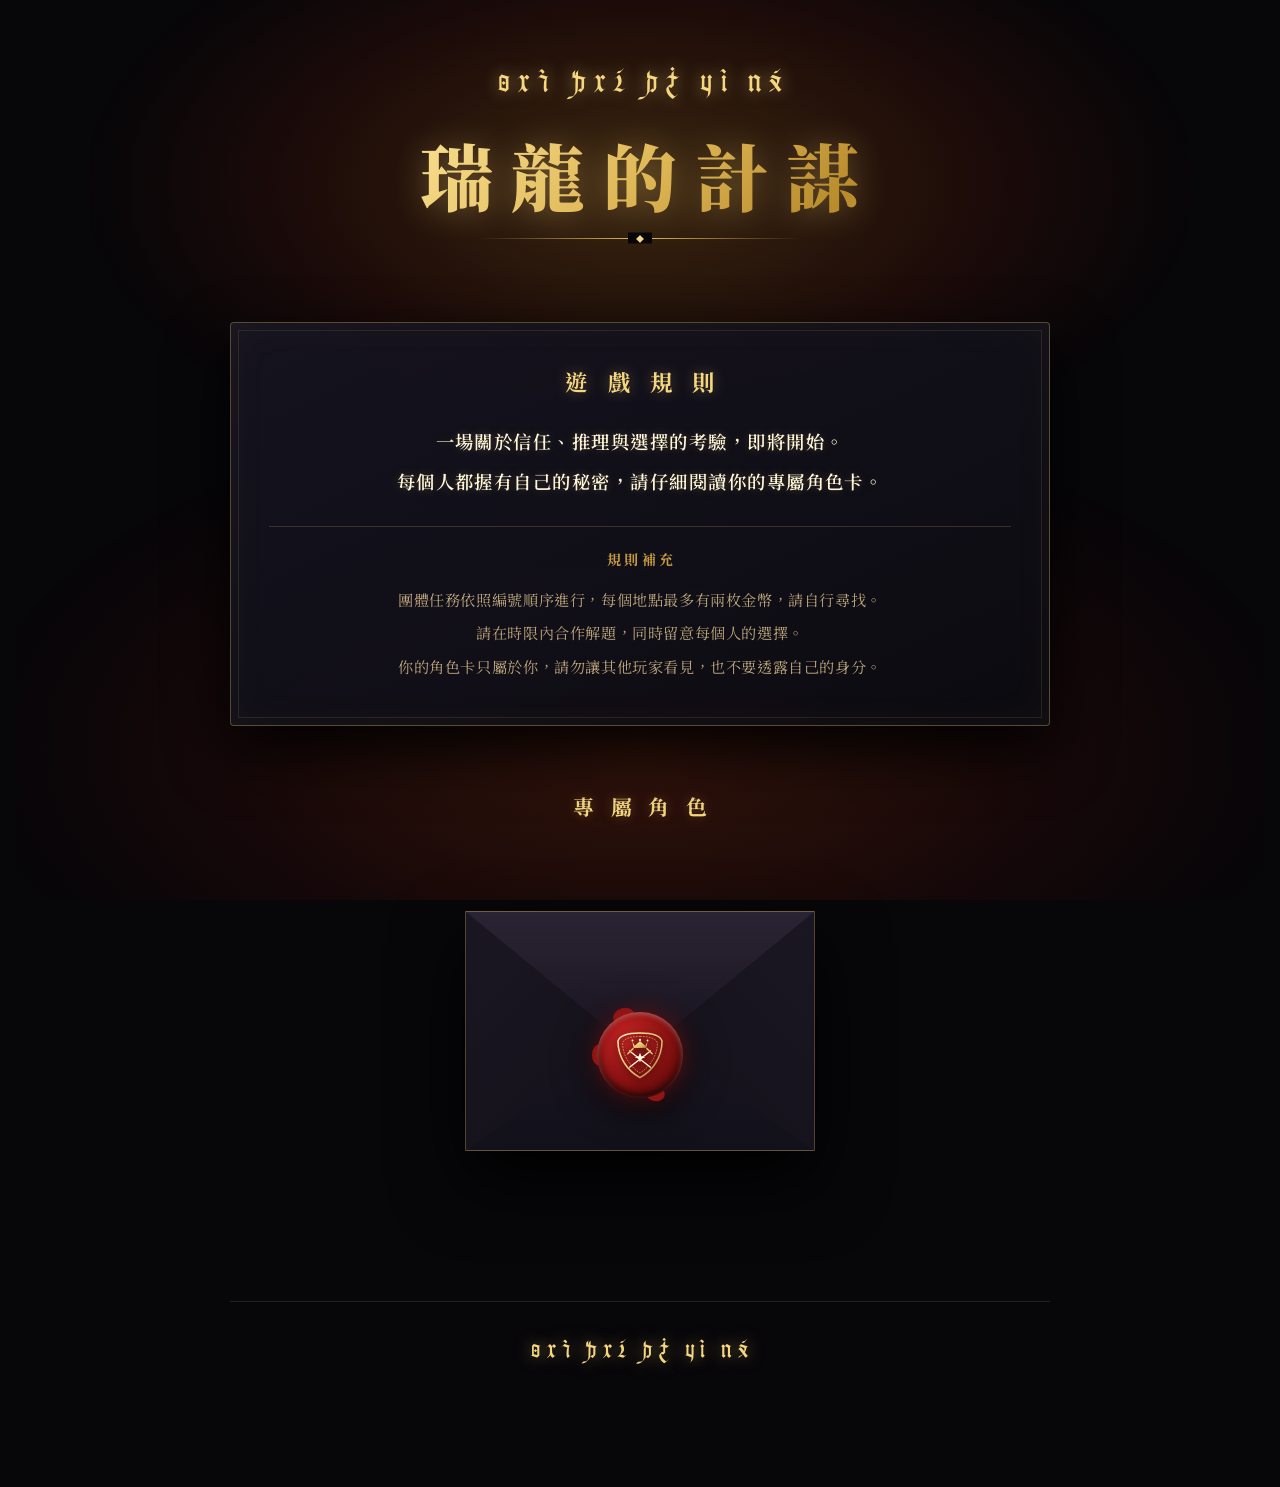
==== role-5r1q.html @ e9337a0b "Deploy Ruilong Scheme" ====
<!DOCTYPE html>
<html lang="zh-Hant">
<head>
<meta charset="UTF-8">
<meta name="viewport" content="width=device-width, initial-scale=1.0">
<title>茂維生日快樂</title>
<link rel="preconnect" href="https://fonts.googleapis.com">
<link rel="preconnect" href="https://fonts.gstatic.com" crossorigin>
<link href="https://fonts.googleapis.com/css2?family=Cinzel+Decorative:wght@700;900&family=Cinzel:wght@600;700;800;900&family=Noto+Serif+TC:wght@400;600;700;900&family=Cormorant+Garamond:wght@600;700&display=swap" rel="stylesheet">
<link rel="stylesheet" href="fonts/fonts.css">
<style>
*, *::before, *::after {
  box-sizing: border-box;
  margin: 0;
  padding: 0;
}

:root {
  --gold-pure: #ffd700;
  --gold-glow: #fff4b8;
  --gold-light: #f5d77f;
  --gold-main: #dfba6a;
  --gold-mid: #c59b3f;
  --gold-dark: #8c681e;
  --gold-deep: #4d380e;
  
  --bg-deep: #070609;
  --bg-card: #121017;
  --bg-panel: #161420;
  
  --text-gold-bright: #fff6d8;
  --text-gold-body: #ebd9b0;
  --text-gold-muted: #bda67d;

  --wax-bright: #c82424;
  --wax-main: #8a1212;
  --wax-deep: #460606;
}

body {
  background-color: var(--bg-deep);
  color: var(--text-gold-body);
  font-family: 'Noto Serif TC', serif;
  min-height: 100vh;
  overflow-x: hidden;
  position: relative;
  -webkit-text-size-adjust: 100%;
}

/* Ambient Fire Background Layer */
.ambient-fire-bg {
  position: fixed;
  top: 0;
  left: 0;
  width: 100vw;
  height: 100vh;
  pointer-events: none;
  z-index: 0;
  overflow: hidden;
}

.fire-glow-top {
  position: absolute;
  top: -12%;
  left: 50%;
  transform: translateX(-50%);
  width: min(1100px, 180vw);
  height: min(700px, 65vh);
  background: radial-gradient(ellipse at center, rgba(245, 160, 40, 0.22) 0%, rgba(195, 55, 15, 0.12) 42%, transparent 72%);
  animation: fireBreathTop 7s ease-in-out infinite alternate;
}

.fire-glow-bottom {
  position: absolute;
  bottom: -18%;
  left: 50%;
  transform: translateX(-50%);
  width: min(1250px, 190vw);
  height: min(750px, 70vh);
  background: radial-gradient(ellipse at center, rgba(225, 75, 20, 0.2) 0%, rgba(150, 25, 10, 0.1) 48%, transparent 76%);
  animation: fireBreathBottom 6s ease-in-out infinite alternate;
}

@keyframes fireBreathTop {
  0% { opacity: 0.75; transform: translateX(-50%) scale(0.94); }
  100% { opacity: 1; transform: translateX(-50%) scale(1.08); }
}

@keyframes fireBreathBottom {
  0% { opacity: 0.7; transform: translateX(-50%) scale(0.95); }
  100% { opacity: 1; transform: translateX(-50%) scale(1.08); }
}

#ambientParticles {
  position: fixed;
  top: 0;
  left: 0;
  width: 100%;
  height: 100%;
  pointer-events: none;
  z-index: 1;
}

.gold-shimmer {
  background: linear-gradient(135deg, #fff7d6 0%, #f6da88 25%, #dfb858 50%, #b88b2b 75%, #f6da88 100%);
  -webkit-background-clip: text;
  background-clip: text;
  color: transparent;
  filter: drop-shadow(0 2px 16px rgba(223, 186, 106, 0.4));
}

.gold-divider {
  width: 100%;
  max-width: 320px;
  height: 1px;
  background: linear-gradient(90deg, transparent, var(--gold-main), transparent);
  margin: 18px auto;
  position: relative;
}

.gold-divider::after {
  content: '◆';
  position: absolute;
  top: 50%;
  left: 50%;
  transform: translate(-50%, -50%);
  color: var(--gold-light);
  font-size: 8px;
  background: var(--bg-deep);
  padding: 0 8px;
}

.clause {
  display: inline-block;
  max-width: 100%;
}

.container {
  max-width: 860px;
  margin: 0 auto;
  padding: 65px 20px 110px;
  position: relative;
  z-index: 2;
}

/* Header */
header {
  text-align: center;
  padding-bottom: 40px;
}

.elf-title-wrap {
  margin-bottom: 12px;
}

.elf-text {
  font-family: 'ElffontRock', 'ElffontFern', serif;
  font-size: 1.45rem;
  letter-spacing: 0.35em;
  padding-left: 0.35em;
  color: var(--gold-light);
  text-shadow: 0 0 16px rgba(245, 215, 127, 0.55);
  display: inline-block;
  user-select: none;
}

h1.main-title {
  font-size: clamp(2.2rem, 7.8vw, 4.6rem);
  font-weight: 900;
  letter-spacing: 0.24em;
  padding-left: 0.24em;
  line-height: 1.25;
  margin-bottom: 14px;
}

/* Rules Panel */
.rules-panel {
  background: linear-gradient(155deg, rgba(22, 20, 32, 0.95), rgba(12, 11, 17, 0.98));
  border: 1px solid rgba(223, 186, 106, 0.35);
  border-radius: 4px;
  padding: 42px 38px;
  margin: 25px auto 65px;
  box-shadow: 0 25px 60px rgba(0,0,0,0.9), inset 0 0 45px rgba(223, 186, 106, 0.04);
  position: relative;
  backdrop-filter: blur(10px);
}

.rules-panel::before {
  content: '';
  position: absolute;
  inset: 7px;
  border: 1px solid rgba(223, 186, 106, 0.12);
  pointer-events: none;
}

.rules-heading {
  font-size: 1.4rem;
  letter-spacing: 0.32em;
  padding-left: 0.32em;
  color: var(--gold-light);
  text-align: center;
  margin-bottom: 24px;
  font-weight: 700;
  text-shadow: 0 0 14px rgba(223, 186, 106, 0.35);
}

.rules-main-intro {
  text-align: center;
  margin-bottom: 24px;
}

.rules-main-intro p {
  font-size: 1.15rem;
  line-height: 2.2;
  letter-spacing: 0.08em;
  color: var(--text-gold-bright);
  font-weight: 600;
  text-shadow: 0 0 10px rgba(223, 186, 106, 0.25);
}

.rules-sub-section {
  border-top: 1px solid rgba(223, 186, 106, 0.2);
  padding-top: 22px;
}

.rules-sub-label {
  font-size: 0.88rem;
  letter-spacing: 0.22em;
  padding-left: 0.22em;
  color: var(--gold-mid);
  margin-bottom: 14px;
  font-weight: 700;
  text-align: center;
}

.rules-sub-content p {
  font-size: 0.95rem;
  line-height: 2.2;
  letter-spacing: 0.04em;
  color: var(--text-gold-muted);
  text-align: center;
  margin-bottom: 18px;
}

.rules-sub-content p:last-child {
  margin-bottom: 0;
}

.rule-line {
  display: block;
}

/* Interactive Envelope Stage */
.unseal-section {
  text-align: center;
  margin-top: 20px;
}

.unseal-title {
  font-size: 1.3rem;
  letter-spacing: 0.28em;
  padding-left: 0.28em;
  color: var(--gold-light);
  font-weight: 700;
  margin-bottom: 10px;
  text-shadow: 0 0 12px rgba(223, 186, 106, 0.3);
}

.unseal-hint {
  font-size: 0.9rem;
  letter-spacing: 0.2em;
  color: var(--text-gold-muted);
  margin-bottom: 30px;
  transition: all 0.3s;
}

/* Envelope Stage (Strict 2D z-index stacking to prevent 3D plane clipping) */
.envelope-stage {
  position: relative;
  width: 100%;
  max-width: 460px;
  min-height: 360px;
  margin: 0 auto;
  display: flex;
  justify-content: center;
  align-items: flex-start;
  padding-top: 60px;
}

.envelope-wrapper {
  position: relative;
  width: 350px;
  height: 240px;
  cursor: pointer;
  transition: transform 0.5s cubic-bezier(0.16, 1, 0.3, 1), box-shadow 0.5s ease;
}

.envelope-wrapper:hover:not(.opening):not(.opened) {
  transform: translateY(-8px);
}

/* Layer 1: Envelope Back & Lining */
.env-back {
  position: absolute;
  inset: 0;
  background: linear-gradient(150deg, #1c1824 0%, #100e16 60%, #09080c 100%);
  border: 1px solid rgba(223, 186, 106, 0.4);
  border-radius: 4px;
  box-shadow: 0 30px 70px rgba(0,0,0,0.92), inset 0 0 50px rgba(0,0,0,0.8);
  z-index: 1;
}

.env-lining {
  position: absolute;
  inset: 2px;
  background: 
    radial-gradient(circle at 50% 50%, rgba(223, 186, 106, 0.12) 0%, transparent 70%),
    linear-gradient(135deg, #18141f 0%, #0d0b12 100%);
  border-radius: 3px;
  z-index: 1;
  overflow: hidden;
}

.env-lining::after {
  content: '';
  position: absolute;
  inset: 0;
  background-image: 
    linear-gradient(45deg, rgba(223, 186, 106, 0.05) 25%, transparent 25%),
    linear-gradient(-45deg, rgba(223, 186, 106, 0.05) 25%, transparent 25%),
    linear-gradient(45deg, transparent 75%, rgba(223, 186, 106, 0.05) 75%),
    linear-gradient(-45deg, transparent 75%, rgba(223, 186, 106, 0.05) 75%);
  background-size: 16px 16px;
  background-position: 0 0, 0 8px, 8px -8px, -8px 0px;
}

/* Layer 3: Secret Card Preview Inside (Strictly above opened flap z-index:2, below pocket z-index:4) */
.secret-card-preview {
  position: absolute;
  top: 18px;
  left: 50%;
  transform: translateX(-50%);
  width: 310px;
  height: 200px;
  background: linear-gradient(160deg, #1d192b, #100e18);
  border: 1px solid rgba(223, 186, 106, 0.5);
  border-radius: 3px;
  z-index: 3;
  opacity: 0;
  pointer-events: none;
  box-shadow: 0 10px 30px rgba(0,0,0,0.9);
  display: flex;
  flex-direction: column;
  align-items: center;
  justify-content: center;
  padding: 20px;
}

.preview-tag.elf-text {
  font-size: 1.05rem;
  letter-spacing: 0.3em;
  color: var(--gold-light);
  margin-bottom: 10px;
  text-shadow: 0 0 12px rgba(245, 215, 127, 0.45);
}

.preview-line {
  width: 90px;
  height: 1px;
  background: linear-gradient(90deg, transparent, var(--gold-main), transparent);
}

/* Layer 4 & 5: Envelope Front Pocket Folds */
.env-pocket-left {
  position: absolute;
  inset: 0;
  clip-path: polygon(0 0, 50% 52%, 0 100%);
  background: linear-gradient(135deg, #1a1722 0%, #110e17 100%);
  border-left: 1px solid rgba(223, 186, 106, 0.3);
  z-index: 4;
  pointer-events: none;
}

.env-pocket-right {
  position: absolute;
  inset: 0;
  clip-path: polygon(100% 0, 50% 52%, 100% 100%);
  background: linear-gradient(225deg, #1a1722 0%, #110e17 100%);
  border-right: 1px solid rgba(223, 186, 106, 0.3);
  z-index: 4;
  pointer-events: none;
}

.env-pocket-bottom {
  position: absolute;
  inset: 0;
  clip-path: polygon(0 100%, 50% 48%, 100% 100%);
  background: linear-gradient(180deg, #201c2a 0%, #121019 100%);
  border-bottom: 1px solid rgba(223, 186, 106, 0.35);
  box-shadow: 0 -4px 15px rgba(0,0,0,0.6);
  z-index: 5;
  pointer-events: none;
}

/* Layer 6 (Closed) -> Layer 2 (Opened): Envelope Top Flap */
.env-flap-top {
  position: absolute;
  top: 0;
  left: 0;
  width: 100%;
  height: 60%;
  clip-path: polygon(0 0, 100% 0, 50% 100%);
  background: linear-gradient(180deg, #2a2333 0%, #181420 100%);
  border-top: 1px solid rgba(223, 186, 106, 0.45);
  transform-origin: top center;
  transform: perspective(1000px) rotateX(0deg);
  z-index: 6;
  box-shadow: 0 6px 18px rgba(0,0,0,0.65);
  pointer-events: none;
}

/* Layer 7: Wax Seal Assembly */
.wax-seal-wrapper {
  position: absolute;
  top: 60%;
  left: 50%;
  transform: translate(-50%, -50%);
  width: 86px;
  height: 86px;
  z-index: 7;
  cursor: pointer;
  filter: drop-shadow(0 8px 18px rgba(0,0,0,0.9));
  transition: transform 0.3s ease;
}

.envelope-wrapper:hover .wax-seal-wrapper {
  transform: translate(-50%, -50%) scale(1.04);
}

.wax-body {
  position: relative;
  width: 100%;
  height: 100%;
  border-radius: 50%;
  background: radial-gradient(circle at 35% 32%, var(--wax-bright) 0%, var(--wax-main) 52%, var(--wax-deep) 88%, #200202 100%);
  box-shadow: 
    0 0 25px rgba(200, 36, 36, 0.45),
    inset 0 2px 5px rgba(255, 160, 160, 0.5),
    inset 0 -3px 8px rgba(0,0,0,0.85);
  display: flex;
  align-items: center;
  justify-content: center;
}

.wax-drip {
  position: absolute;
  background: var(--wax-main);
  border-radius: 50%;
  pointer-events: none;
}
.wax-drip-1 { width: 22px; height: 18px; top: -4px; left: 16px; transform: rotate(-15deg); }
.wax-drip-2 { width: 20px; height: 16px; bottom: -3px; right: 18px; transform: rotate(20deg); }
.wax-drip-3 { width: 16px; height: 22px; top: 32px; left: -5px; }

.shield-svg {
  width: 58px;
  height: 58px;
  filter: drop-shadow(0 2px 4px rgba(0,0,0,0.9));
}

.wax-shard {
  position: fixed;
  border-radius: 2px;
  z-index: 9999;
  pointer-events: none;
  box-shadow: 0 2px 6px rgba(0,0,0,0.7);
}

/* Revealed Role Card */
.role-card-display {
  display: none;
  width: 100%;
  max-width: 640px;
  background: linear-gradient(160deg, #171422 0%, #0c0b12 60%, #12101a 100%);
  border: 1px solid rgba(223, 186, 106, 0.45);
  border-radius: 4px;
  padding: 48px 42px;
  box-shadow: 
    0 30px 80px rgba(0,0,0,0.95), 
    inset 0 0 50px rgba(223, 186, 106, 0.05),
    0 0 30px rgba(223, 186, 106, 0.12);
  position: relative;
  margin: 10px auto 0;
}

.role-card-display.active {
  display: block;
}

.role-card-display::before,
.role-card-display::after {
  content: '';
  position: absolute;
  width: 24px;
  height: 24px;
  border-color: var(--gold-main);
  opacity: 0.7;
}
.role-card-display::before { top: 10px; left: 10px; border-top: 1px solid; border-left: 1px solid; }
.role-card-display::after { bottom: 10px; right: 10px; border-bottom: 1px solid; border-right: 1px solid; }

.role-header {
  text-align: center;
  border-bottom: 1px solid rgba(223, 186, 106, 0.22);
  padding-bottom: 24px;
  margin-bottom: 28px;
}

.role-tag.elf-text {
  font-size: 1.15rem;
  letter-spacing: 0.3em;
  padding-left: 0.3em;
  color: var(--gold-light);
  margin-bottom: 8px;
  text-shadow: 0 0 14px rgba(245, 215, 127, 0.5);
  display: inline-block;
}

.role-name {
  font-size: 2.5rem;
  font-weight: 900;
  letter-spacing: 0.22em;
  padding-left: 0.22em;
  line-height: 1.2;
  margin-bottom: 10px;
}

.role-identity {
  font-size: 0.95rem;
  letter-spacing: 0.14em;
  line-height: 1.7;
  color: var(--gold-light);
  margin-top: 6px;
}

.role-body {
  display: flex;
  flex-direction: column;
  gap: 24px;
}

.role-item {
  position: relative;
}

.role-item-label {
  font-size: 0.92rem;
  color: var(--gold-light);
  font-weight: 700;
  letter-spacing: 0.2em;
  margin-bottom: 8px;
  display: flex;
  align-items: center;
  gap: 8px;
}

.role-item-label::before {
  content: '◆';
  font-size: 0.65rem;
  color: var(--gold-mid);
}

.role-item-text {
  font-size: 1.05rem;
  line-height: 2.05;
  color: var(--text-gold-body);
  letter-spacing: 0.04em;
  text-align: left;
}

/* Personal Puzzle Verification Box */
.puzzle-box {
  margin-top: 14px;
  background: rgba(10, 9, 14, 0.7);
  border: 1px solid rgba(223, 186, 106, 0.25);
  border-radius: 4px;
  padding: 20px 22px;
}

.puzzle-box-title {
  font-size: 0.9rem;
  letter-spacing: 0.18em;
  color: var(--gold-light);
  margin-bottom: 12px;
  font-weight: 600;
}

.puzzle-input-row {
  display: flex;
  gap: 10px;
  max-width: 420px;
}

.puzzle-input {
  flex: 1;
  min-width: 0;
  width: 100%;
  background: rgba(18, 16, 24, 0.9);
  border: 1px solid rgba(223, 186, 106, 0.35);
  border-radius: 3px;
  padding: 10px 14px;
  color: var(--text-gold-bright);
  font-family: 'Noto Serif TC', serif;
  font-size: 16px;
  outline: none;
  transition: all 0.3s ease;
}

.puzzle-input:focus {
  border-color: var(--gold-light);
  box-shadow: 0 0 12px rgba(223, 186, 106, 0.25);
}

.puzzle-btn {
  background: linear-gradient(135deg, var(--gold-mid), var(--gold-main));
  border: none;
  color: #120e06;
  font-weight: 700;
  padding: 10px 22px;
  border-radius: 3px;
  cursor: pointer;
  letter-spacing: 0.15em;
  font-family: 'Noto Serif TC', serif;
  font-size: 0.95rem;
  white-space: nowrap;
  flex-shrink: 0;
  transition: all 0.3s ease;
}

.puzzle-btn:hover {
  background: linear-gradient(135deg, var(--gold-main), var(--gold-light));
  box-shadow: 0 4px 15px rgba(223, 186, 106, 0.35);
}

.puzzle-feedback {
  font-size: 0.92rem;
  margin-top: 12px;
  letter-spacing: 0.08em;
  min-height: 1.4em;
  line-height: 1.6;
}

.feedback-ok {
  color: #ffd700;
  text-shadow: 0 0 10px rgba(255, 215, 0, 0.45);
  font-weight: 600;
}

.feedback-err {
  color: #ff5252;
  text-shadow: 0 0 10px rgba(255, 82, 82, 0.4);
}

.ability-revealed {
  background: linear-gradient(145deg, rgba(223, 186, 106, 0.15), rgba(18, 16, 24, 0.8));
  border: 1px solid var(--gold-main);
  border-radius: 4px;
  padding: 16px 20px;
  color: var(--text-gold-bright);
  font-size: 1.1rem;
  line-height: 1.9;
  letter-spacing: 0.06em;
  box-shadow: 0 0 20px rgba(223, 186, 106, 0.2);
  margin-top: 12px;
  display: none;
}

.ability-revealed.show {
  display: block;
  animation: revealShine 0.7s cubic-bezier(0.16, 1, 0.3, 1) forwards;
}

@keyframes revealShine {
  from { opacity: 0; transform: translateY(10px); }
  to { opacity: 1; transform: translateY(0); }
}

@keyframes shakeInput {
  0%, 100% { transform: translateX(0); }
  20%, 60% { transform: translateX(-6px); }
  40%, 80% { transform: translateX(6px); }
}

footer {
  text-align: center;
  margin-top: 90px;
  border-top: 1px solid rgba(223, 186, 106, 0.15);
  padding-top: 35px;
}

footer .elf-text {
  font-size: 1.15rem;
  letter-spacing: 0.32em;
  padding-left: 0.32em;
}

/* Mobile Responsive Design */
@media (max-width: 600px) {
  .container {
    padding: 36px 14px 70px;
  }
  header {
    padding-bottom: 24px;
  }
  .elf-text {
    font-size: clamp(0.92rem, 4vw, 1.2rem);
    letter-spacing: 0.16em;
    padding-left: 0.16em;
  }
  h1.main-title {
    font-size: clamp(2rem, 9.2vw, 2.75rem);
    letter-spacing: 0.15em;
    padding-left: 0.15em;
    white-space: nowrap;
  }
  .rules-panel {
    padding: 28px 18px;
    margin: 16px auto 45px;
  }
  .rules-heading {
    font-size: 1.2rem;
    letter-spacing: 0.24em;
    padding-left: 0.24em;
    margin-bottom: 18px;
  }
  .rules-main-intro {
    margin-bottom: 20px;
  }
  .rules-main-intro p {
    font-size: 0.98rem;
    line-height: 1.85;
    letter-spacing: 0.05em;
    margin-bottom: 8px;
  }
  .rules-main-intro p:last-child {
    margin-bottom: 0;
  }
  .rules-sub-section {
    padding-top: 18px;
  }
  .rules-sub-label {
    font-size: 0.85rem;
    margin-bottom: 12px;
  }
  .rules-sub-content p {
    font-size: 0.88rem;
    line-height: 1.8;
    letter-spacing: 0.03em;
    margin-bottom: 16px;
  }
  .rule-line {
    margin-bottom: 6px;
  }
  .rule-line:last-child {
    margin-bottom: 0;
  }
  .unseal-title {
    font-size: 1.15rem;
    letter-spacing: 0.22em;
    padding-left: 0.22em;
  }
  .unseal-hint {
    margin-bottom: 16px;
  }
  .envelope-stage {
    min-height: 290px;
    padding-top: 50px;
  }
  .envelope-wrapper {
    width: min(290px, 84vw);
    height: calc(min(290px, 84vw) * 0.685);
  }
  .secret-card-preview {
    width: 88%;
    height: 82%;
    top: 9%;
    padding: 14px;
  }
  .preview-tag.elf-text {
    font-size: 0.88rem;
    letter-spacing: 0.2em;
    padding-left: 0.2em;
  }
  .wax-seal-wrapper {
    width: 72px;
    height: 72px;
  }
  .shield-svg {
    width: 48px;
    height: 48px;
  }
  .wax-drip-1 { width: 18px; height: 14px; top: -3px; left: 13px; }
  .wax-drip-2 { width: 16px; height: 13px; bottom: -2px; right: 14px; }
  .wax-drip-3 { width: 13px; height: 18px; top: 26px; left: -4px; }
  .role-card-display {
    padding: 30px 20px;
  }
  .role-header {
    padding-bottom: 18px;
    margin-bottom: 22px;
  }
  .role-tag.elf-text {
    font-size: 1rem;
    letter-spacing: 0.22em;
    padding-left: 0.22em;
  }
  .role-name {
    font-size: 2rem;
    letter-spacing: 0.18em;
    padding-left: 0.18em;
  }
  .role-identity {
    font-size: 0.88rem;
    letter-spacing: 0.08em;
  }
  .role-body {
    gap: 20px;
  }
  .role-item-text {
    font-size: 0.96rem;
    line-height: 1.9;
  }
  .puzzle-box {
    padding: 16px 14px;
  }
  .puzzle-input-row {
    max-width: 100%;
  }
  .ability-revealed {
    font-size: 0.98rem;
    padding: 14px 16px;
  }
  footer {
    margin-top: 65px;
    padding-top: 28px;
  }
  footer .elf-text {
    font-size: 0.95rem;
    letter-spacing: 0.2em;
    padding-left: 0.2em;
  }
}

@media (max-width: 420px) {
  .puzzle-input-row {
    flex-direction: column;
  }
  .puzzle-btn {
    width: 100%;
    padding: 11px 16px;
  }
}
</style>
</head>
<body>

<div class="ambient-fire-bg">
  <div class="fire-glow-top"></div>
  <div class="fire-glow-bottom"></div>
</div>

<canvas id="ambientParticles"></canvas>

<div class="container">
  <header>
    <div class="elf-title-wrap">
      <span class="elf-text">ㄖㄨㄟˋ ㄌㄨㄥˊ ㄉㄜ˙ ㄐㄧˋ ㄇㄡˊ</span>
    </div>
    <h1 class="main-title gold-shimmer">瑞龍的計謀</h1>
    <div class="gold-divider"></div>
  </header>

  <div class="rules-panel">
    <div class="rules-heading">遊 戲 規 則</div>
    
    <div class="rules-main-intro">
      <p><span class="clause">一場關於信任、推理與選擇的考驗，</span><span class="clause">即將開始。</span></p>
      <p><span class="clause">每個人都握有自己的秘密，</span><span class="clause">請仔細閱讀你的專屬角色卡。</span></p>
    </div>

    <div class="rules-sub-section">
      <div class="rules-sub-label">規則補充</div>
      <div class="rules-sub-content">
        <p>
          <span class="rule-line"><span class="clause">團體任務依照編號順序進行，</span><span class="clause">每個地點最多有兩枚金幣，</span><span class="clause">請自行尋找。</span></span>
          <span class="rule-line"><span class="clause">請在時限內合作解題，</span><span class="clause">同時留意每個人的選擇。</span></span>
          <span class="rule-line"><span class="clause">你的角色卡只屬於你，</span><span class="clause">請勿讓其他玩家看見，</span><span class="clause">也不要透露自己的身分。</span></span>
        </p>
      </div>
    </div>
  </div>
  <div class="unseal-section">
    <div class="unseal-title">專 屬 角 色</div>
    <div class="unseal-hint" id="unsealHint"></div>

    <div class="envelope-stage" id="stage">
      <div class="envelope-wrapper" id="envelopeWrapper" onclick="unsealEnvelope()">
        <div class="env-back"></div>
        <div class="env-lining"></div>

        <div class="secret-card-preview" id="cardGhost">
          <span class="preview-tag elf-text">ㄇㄧˋ ㄇㄧˋ ㄐㄧㄠˇ ㄙㄜˋ</span>
          <div class="preview-line"></div>
        </div>

        <div class="env-pocket-left"></div>
        <div class="env-pocket-right"></div>
        <div class="env-pocket-bottom"></div>
        <div class="env-flap-top" id="flapTop"></div>

        <div class="wax-seal-wrapper" id="waxSeal">
          <div class="wax-drip wax-drip-1"></div>
          <div class="wax-drip wax-drip-2"></div>
          <div class="wax-drip wax-drip-3"></div>
          
          <div class="wax-body" id="waxBody">
            <svg viewBox="0 0 100 100" class="shield-svg">
              <defs>
                <linearGradient id="goldRelief" x1="0%" y1="0%" x2="100%" y2="100%">
                  <stop offset="0%" stop-color="#fff8d6"/>
                  <stop offset="30%" stop-color="#f5d77f"/>
                  <stop offset="65%" stop-color="#dfba6a"/>
                  <stop offset="100%" stop-color="#8c681e"/>
                </linearGradient>
              </defs>
              <path d="M 50 12 C 70 12, 85 15, 88 26 C 88 56, 70 78, 50 89 C 30 78, 12 56, 12 26 C 15 15, 30 12, 50 12 Z" 
                    fill="none" stroke="url(#goldRelief)" stroke-width="2.6" />
              <path d="M 50 18 C 65 18, 77 21, 80 29 C 80 52, 66 71, 50 81 C 34 71, 20 52, 20 29 C 23 21, 35 18, 50 18 Z" 
                    fill="none" stroke="#f5d77f" stroke-width="1.2" stroke-dasharray="3,2" opacity="0.8" />
              <path d="M 37 27 L 41 34 L 50 26 L 59 34 L 63 27 L 61 38 L 39 38 Z" fill="url(#goldRelief)" />
              <circle cx="37" cy="25" r="1.6" fill="#fff8d6" />
              <circle cx="50" cy="24" r="2.0" fill="#fff8d6" />
              <circle cx="63" cy="25" r="1.6" fill="#fff8d6" />
              <line x1="32" y1="43" x2="68" y2="71" stroke="#fff8d6" stroke-width="2.2" stroke-linecap="round" />
              <line x1="29" y1="48" x2="38" y2="39" stroke="#dfba6a" stroke-width="2.6" stroke-linecap="round" />
              <line x1="68" y1="43" x2="32" y2="71" stroke="#fff8d6" stroke-width="2.2" stroke-linecap="round" />
              <line x1="71" y1="48" x2="62" y2="39" stroke="#dfba6a" stroke-width="2.6" stroke-linecap="round" />
              <polygon points="50,46 52.5,52 59,54 52.5,56.5 50,63 47.5,56.5 41,54 47.5,52" fill="#fff8d6" />
            </svg>
          </div>
        </div>
      </div>
    </div>

    <!-- Final Revealed Role Card -->
    <div class="role-card-display" id="roleCard">
      <div class="role-header">
        <div class="role-tag elf-text">ㄈㄥㄅㄧˋㄓㄜˇ</div>
        <div class="role-name gold-shimmer">封弊者</div>
        <div class="role-identity">◆ 身分：???</div>
      </div>

      <div class="role-body">
        <div class="role-item">
          <div class="role-item-label">特殊能力</div>
          <div class="role-item-text" id="lockedNotice">
            🔒 特殊能力鎖定中（必須先解開個人謎題）
          </div>

          <div class="ability-revealed" id="revealedAbility">
            <div>◆ 特殊能力已啟用：可查看所有謎題的答案</div>
            <div style="margin-top: 10px;">◆ 額外特殊能力：可以使用〈同行〉（源自《獵人》貪婪之島的咒語卡，發動後可指定身邊的玩家與你強制同行，一起移動至目標地點或指定玩家所在處）。</div>
          </div>

          <div class="puzzle-box" id="puzzleBox">
            <div class="puzzle-box-title">個人謎題驗證</div>
            <div class="puzzle-input-row" id="inputRow">
              <input type="text" class="puzzle-input" id="puzzleInput" placeholder="請輸入謎題解答" autocomplete="off" onkeydown="if(event.key==='Enter')verifyPuzzle()">
              <button class="puzzle-btn" onclick="verifyPuzzle()">驗證</button>
            </div>
            <div class="puzzle-feedback" id="feedback"></div>
          </div>
        </div>

        <div class="role-item">
          <div class="role-item-label">個人勝利條件</div>
          <div class="role-item-text">若團體最後成功抵達終點但超時，封弊者取得勝利；若團體在時限內成功，封弊者仍可憑硬幣數爭取個人排名。</div>
        </div>
      </div>
    </div>
  </div>

  <footer>
    <div class="elf-text">ㄖㄨㄟˋ ㄌㄨㄥˊ ㄉㄜ˙ ㄐㄧˋ ㄇㄡˊ</div>
  </footer>
</div>

<script src="gsap.min.js"></script>
<script>
if (typeof gsap === 'undefined') {
  document.write('<script src="https://cdnjs.cloudflare.com/ajax/libs/gsap/3.12.5/gsap.min.js"><\/script>');
}
</script>
<script>
// Ambient Drifting Fire Embers & Sparks
(function() {
  const canvas = document.getElementById('ambientParticles');
  const ctx = canvas.getContext('2d');
  let width, height;
  const particles = [];

  function resize() {
    width = canvas.width = window.innerWidth;
    height = canvas.height = window.innerHeight;
  }
  window.addEventListener('resize', resize);
  resize();

  const colors = [
    { r: 255, g: 220, b: 100 },
    { r: 255, g: 160, b: 40 },
    { r: 255, g: 90, b: 20 },
    { r: 230, g: 45, b: 15 }
  ];

  for (let i = 0; i < 65; i++) {
    particles.push({
      x: Math.random() * width,
      y: Math.random() * height,
      r: Math.random() * 2.2 + 0.6,
      baseAlpha: Math.random() * 0.5 + 0.15,
      flickerSpeed: Math.random() * 0.04 + 0.015,
      flickerAngle: Math.random() * Math.PI * 2,
      speedX: (Math.random() - 0.5) * 0.35,
      speedY: -(Math.random() * 0.55 + 0.2),
      waverSpeed: Math.random() * 0.02 + 0.01,
      waverAngle: Math.random() * Math.PI * 2,
      color: colors[Math.floor(Math.random() * colors.length)]
    });
  }

  function render() {
    ctx.clearRect(0, 0, width, height);
    for (let p of particles) {
      p.waverAngle += p.waverSpeed;
      p.flickerAngle += p.flickerSpeed;

      p.x += p.speedX + Math.sin(p.waverAngle) * 0.35;
      p.y += p.speedY;

      if (p.y < -10) { p.y = height + 10; p.x = Math.random() * width; }
      if (p.x < -10) p.x = width + 10;
      if (p.x > width + 10) p.x = -10;

      const alpha = Math.max(0.05, Math.min(0.85, p.baseAlpha + Math.sin(p.flickerAngle) * 0.2));

      ctx.beginPath();
      ctx.arc(p.x, p.y, p.r, 0, Math.PI * 2);
      ctx.fillStyle = `rgba(${p.color.r}, ${p.color.g}, ${p.color.b}, ${alpha})`;
      ctx.shadowBlur = 6;
      ctx.shadowColor = `rgba(${p.color.r}, ${p.color.g}, ${p.color.b}, 0.5)`;
      ctx.fill();
      ctx.shadowBlur = 0;
    }
    requestAnimationFrame(render);
  }
  render();
})();

let hasOpened = false;

function spawnWaxShards(sealEl) {
  const rect = sealEl.getBoundingClientRect();
  const cx = rect.left + rect.width / 2;
  const cy = rect.top + rect.height / 2;

  for (let i = 0; i < 24; i++) {
    const shard = document.createElement('div');
    shard.className = 'wax-shard';
    shard.style.left = cx + 'px';
    shard.style.top = cy + 'px';

    const size = 3 + Math.random() * 7;
    shard.style.width = size + 'px';
    shard.style.height = size + 'px';
    shard.style.background = `hsl(${355 + Math.random() * 15}, ${80 + Math.random() * 15}%, ${28 + Math.random() * 18}%)`;

    document.body.appendChild(shard);

    const angle = (Math.PI * 2 / 24) * i + (Math.random() - 0.5) * 0.5;
    const distance = 40 + Math.random() * 110;
    const targetX = Math.cos(angle) * distance;
    const targetY = Math.sin(angle) * distance + (Math.random() * 40);
    const rotation = (Math.random() - 0.5) * 720;

    if (window.gsap) {
      gsap.to(shard, {
        x: targetX,
        y: targetY,
        rotation: rotation,
        opacity: 0,
        scale: 0.2,
        duration: 0.75 + Math.random() * 0.35,
        ease: "power2.out",
        onComplete: () => shard.remove()
      });
    } else {
      setTimeout(() => shard.remove(), 750);
    }
  }
}

function unsealEnvelope() {
  if (hasOpened) return;
  hasOpened = true;

  const wrapper = document.getElementById('envelopeWrapper');
  const seal = document.getElementById('waxSeal');
  const flap = document.getElementById('flapTop');
  const ghost = document.getElementById('cardGhost');
  const stage = document.getElementById('stage');
  const roleCard = document.getElementById('roleCard');
  const hint = document.getElementById('unsealHint');
  const riseY = window.innerWidth <= 600 ? -95 : -125;

  wrapper.classList.add('opening');
  if (hint) {
    if (window.gsap) gsap.to(hint, { opacity: 0, y: -10, duration: 0.35 });
    else hint.style.opacity = '0';
  }

  spawnWaxShards(seal);

  if (window.gsap) {
    const tl = gsap.timeline();

    // 1. Seal cracks & breaks
    tl.to(seal, {
      scale: 1.25,
      opacity: 0,
      rotation: 10,
      duration: 0.45,
      ease: "power2.out"
    })
    // 2. Top flap unfolds smoothly with 2D layer z-index swap at 90deg (zero 3D plane clipping!)
    .to(flap, {
      rotationX: 180,
      transformPerspective: 1000,
      duration: 0.9,
      ease: "power2.inOut",
      onUpdate: function() {
        const rx = gsap.getProperty(flap, "rotationX");
        if (rx >= 90) {
          flap.style.zIndex = '2'; // Strictly behind paper (z-index: 3)
          flap.style.background = 'linear-gradient(180deg, #1b1623 0%, #120f18 100%)';
          ghost.style.opacity = '1';
        }
      }
    }, "-=0.15")
    // 3. Paper rises smoothly in front of the opened flap (z-index: 3 over z-index: 2)
    .to(ghost, {
      y: riseY,
      duration: 0.95,
      ease: "power2.out"
    }, "-=0.15")
    // 4. Envelope gently dissolves and full role card unfolds
    .to([wrapper, stage], {
      opacity: 0,
      y: 15,
      scale: 0.95,
      duration: 0.5,
      ease: "power2.inOut",
      onComplete: () => {
        stage.style.display = 'none';
        roleCard.classList.add('active');
        gsap.fromTo(roleCard, 
          { opacity: 0, y: 35, scale: 0.95 }, 
          { opacity: 1, y: 0, scale: 1, duration: 0.85, ease: "power3.out" }
        );
      }
    }, "+=0.15");

  } else {
    seal.style.opacity = '0';
    setTimeout(() => {
      flap.style.transition = 'transform 0.8s ease';
      flap.style.transform = 'perspective(1000px) rotateX(180deg)';
      setTimeout(() => {
        flap.style.zIndex = '2';
        ghost.style.opacity = '1';
      }, 400);
    }, 200);
    setTimeout(() => {
      ghost.style.transition = 'transform 0.9s ease';
      ghost.style.transform = `translateX(-50%) translateY(${riseY}px)`;
    }, 900);
    setTimeout(() => {
      stage.style.display = 'none';
      roleCard.classList.add('active');
    }, 2000);
  }
}

// Celebration Confetti Effect (Only triggered on correct puzzle answer)
function launchConfetti() {
  const colors = ['#ffd700', '#fff4b8', '#dfba6a', '#f59e0b', '#e53935', '#ffffff', '#ff8f00'];
  const count = 90;

  for (let i = 0; i < count; i++) {
    const conf = document.createElement('div');
    const isRibbon = Math.random() > 0.35;
    const w = isRibbon ? (6 + Math.random() * 6) : (7 + Math.random() * 5);
    const h = isRibbon ? (12 + Math.random() * 10) : w;

    conf.style.position = 'fixed';
    conf.style.width = w + 'px';
    conf.style.height = h + 'px';
    conf.style.backgroundColor = colors[Math.floor(Math.random() * colors.length)];
    conf.style.borderRadius = isRibbon ? '2px' : '50%';
    conf.style.zIndex = '10000';
    conf.style.pointerEvents = 'none';
    conf.style.boxShadow = '0 0 6px rgba(255, 215, 0, 0.35)';

    const side = i % 3;
    const startX = side === 0 ? window.innerWidth * 0.15 : (side === 1 ? window.innerWidth * 0.85 : window.innerWidth * 0.5);
    const startY = window.innerHeight * 0.65;

    conf.style.left = startX + 'px';
    conf.style.top = startY + 'px';
    document.body.appendChild(conf);

    const spreadX = (Math.random() - 0.5) * (window.innerWidth * 0.85);
    const peakY = -(180 + Math.random() * 340);
    const endY = 220 + Math.random() * 300;
    const dur = 2.0 + Math.random() * 1.4;

    if (window.gsap) {
      const tl = gsap.timeline({ onComplete: () => conf.remove() });
      tl.to(conf, {
        x: spreadX * 0.6,
        y: peakY,
        rotation: (Math.random() - 0.5) * 360,
        rotationX: Math.random() * 360,
        rotationY: Math.random() * 360,
        duration: dur * 0.38,
        ease: "power2.out"
      })
      .to(conf, {
        x: spreadX,
        y: endY,
        rotation: "+=" + ((Math.random() - 0.5) * 540),
        rotationX: "+=360",
        rotationY: "+=360",
        opacity: 0,
        duration: dur * 0.62,
        ease: "power1.in"
      });
    } else {
      setTimeout(() => conf.remove(), 2500);
    }
  }
}

// Personal Puzzle Verification: Correct Answer is "3064"
function verifyPuzzle() {
  const input = document.getElementById('puzzleInput');
  const feedback = document.getElementById('feedback');
  const inputRow = document.getElementById('inputRow');
  const lockedNotice = document.getElementById('lockedNotice');
  const revealedAbility = document.getElementById('revealedAbility');

  const val = input.value.trim();

  if (val === '3064') {
    feedback.className = 'puzzle-feedback feedback-ok';
    feedback.innerHTML = '◆ 恭喜答對！';
    inputRow.style.display = 'none';
    lockedNotice.style.display = 'none';
    revealedAbility.classList.add('show');
    launchConfetti();
    if (window.gsap) {
      gsap.from(revealedAbility, { scale: 0.95, duration: 0.5, ease: "back.out(1.7)" });
    }
  } else {
    feedback.className = 'puzzle-feedback feedback-err';
    feedback.innerHTML = '解答不正確，請重新確認實體謎題。';
    input.style.animation = 'none';
    input.offsetHeight;
    input.style.animation = 'shakeInput 0.4s ease';
  }
}
</script>

</body>
</html>
---- fonts/fonts.css ----
@font-face {
  font-family: 'ElffontRock';
  src: url('fonts/elffont-rock.otf') format('opentype'),
       url('[data-uri]') format('opentype');
}
@font-face {
  font-family: 'ElffontFern';
  src: url('fonts/elffont-fern.otf') format('opentype'),
       url('[data-uri]') format('opentype');
}
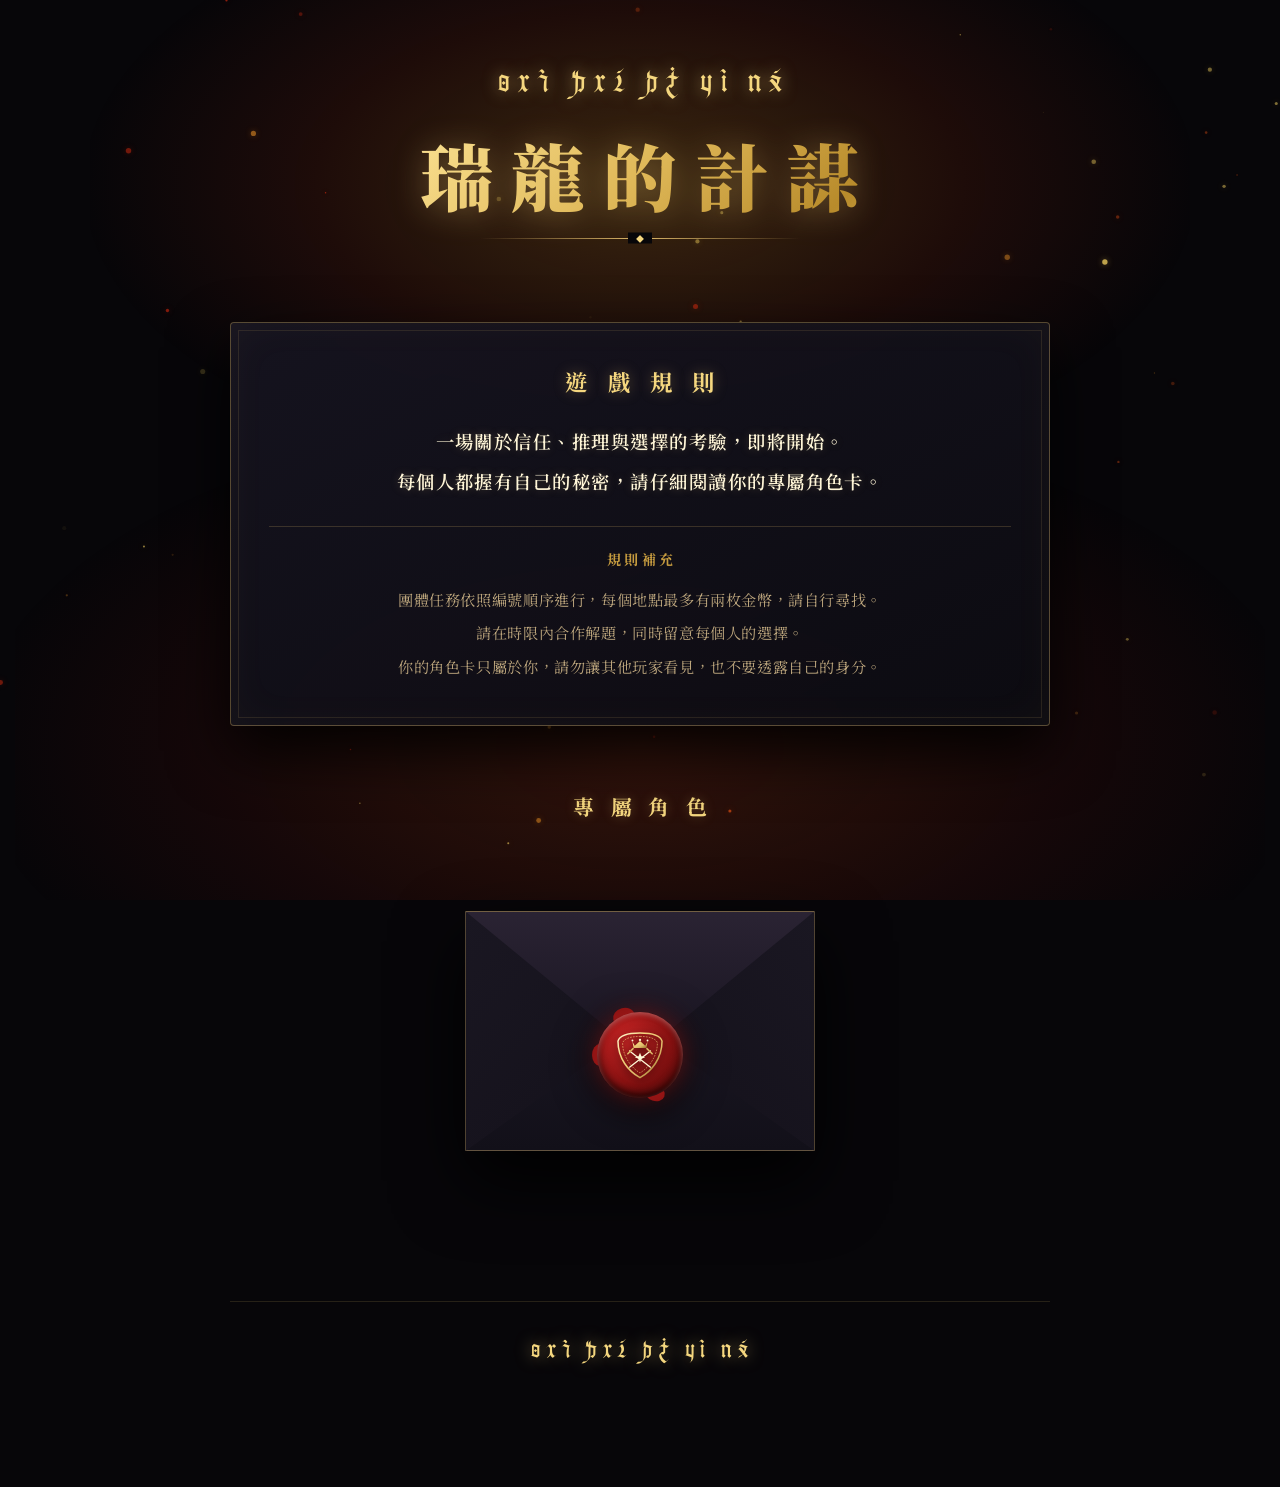
==== commit e6834627: "update" ====
--- a/role-5r1q.html
+++ b/role-5r1q.html
@@ -1261,7 +1261,7 @@
   }
 }
 
-// Personal Puzzle Verification: Correct Answer is "3064"
+// Personal Puzzle Verification: Correct Answer is "地"
 function verifyPuzzle() {
   const input = document.getElementById('puzzleInput');
   const feedback = document.getElementById('feedback');
@@ -1271,7 +1271,7 @@
 
   const val = input.value.trim();
 
-  if (val === '3064') {
+  if (val === '地') {
     feedback.className = 'puzzle-feedback feedback-ok';
     feedback.innerHTML = '◆ 恭喜答對！';
     inputRow.style.display = 'none';
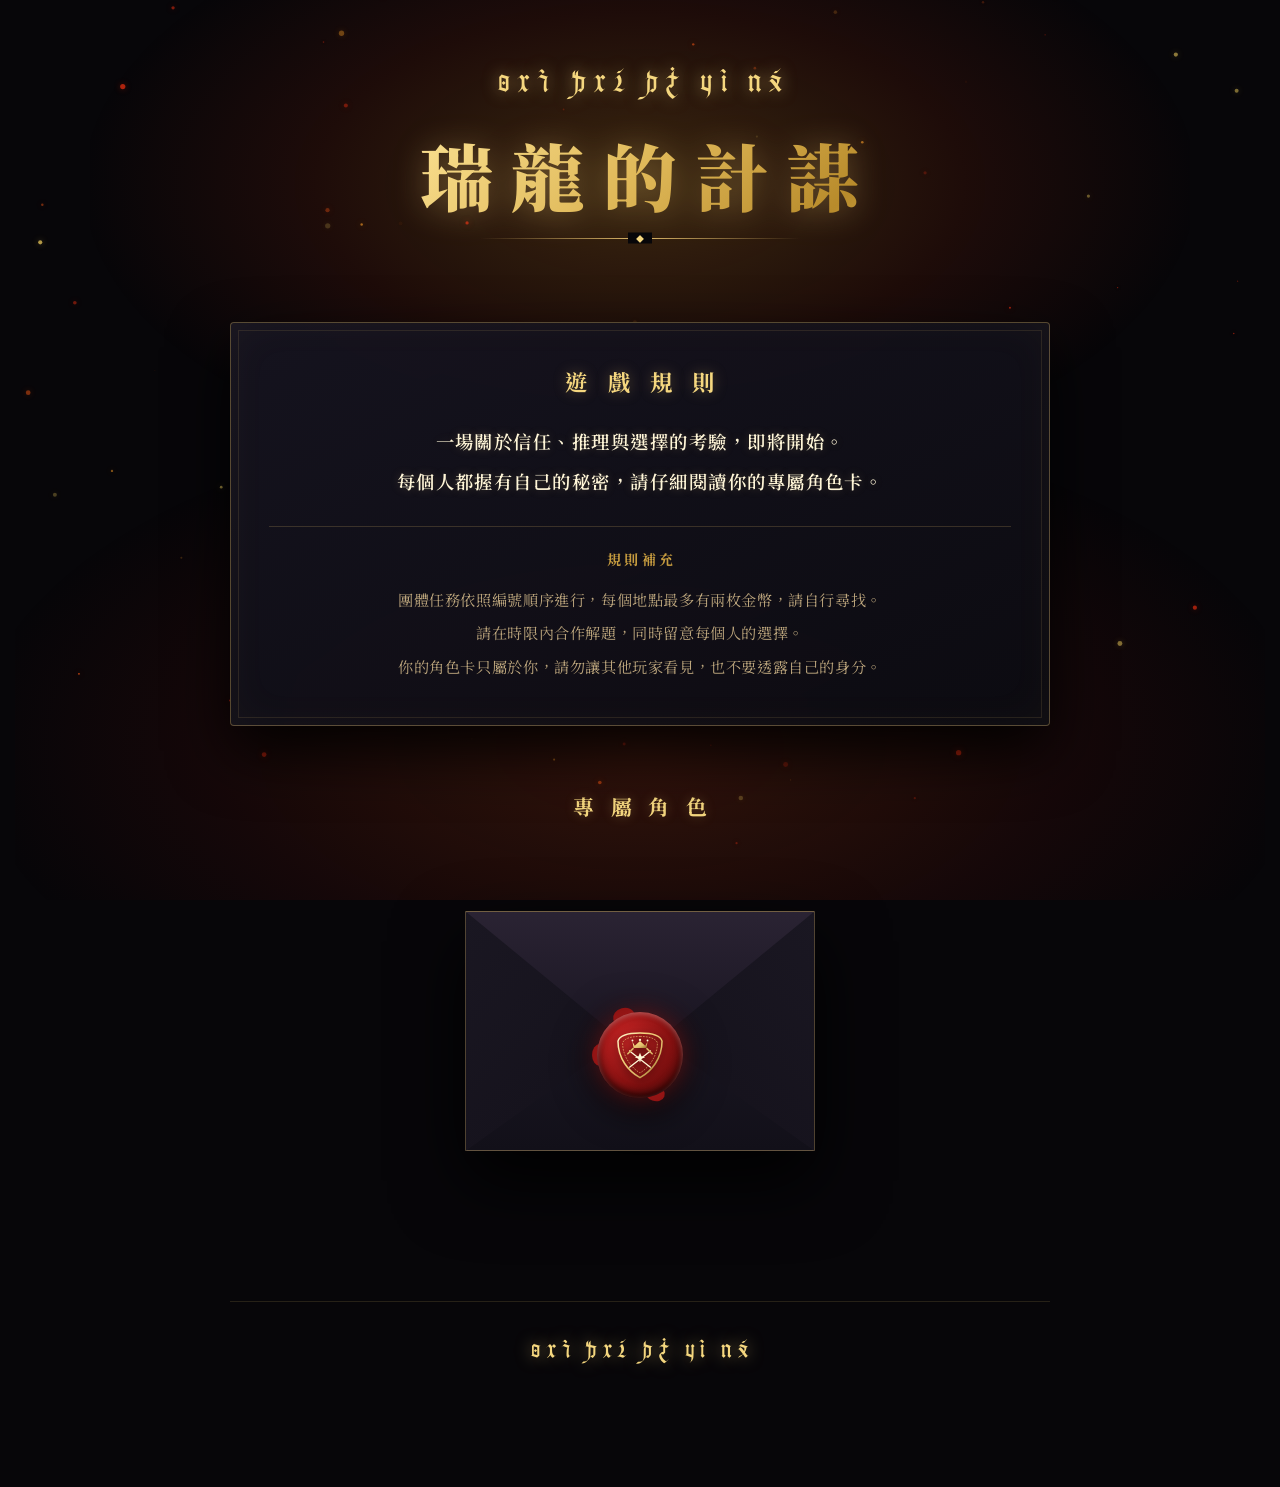
==== commit ab20636a: "Simplify extra ability description in HTML" ====
--- a/role-5r1q.html
+++ b/role-5r1q.html
@@ -969,7 +969,7 @@
 
           <div class="ability-revealed" id="revealedAbility">
             <div>◆ 特殊能力已啟用：可查看所有謎題的答案</div>
-            <div style="margin-top: 10px;">◆ 額外特殊能力：可以使用〈同行〉（源自《獵人》貪婪之島的咒語卡，發動後可指定身邊的玩家與你強制同行，一起移動至目標地點或指定玩家所在處）。</div>
+            <div style="margin-top: 10px;">◆ 額外特殊能力：可以使用〈同行〉。</div>
           </div>
 
           <div class="puzzle-box" id="puzzleBox">
